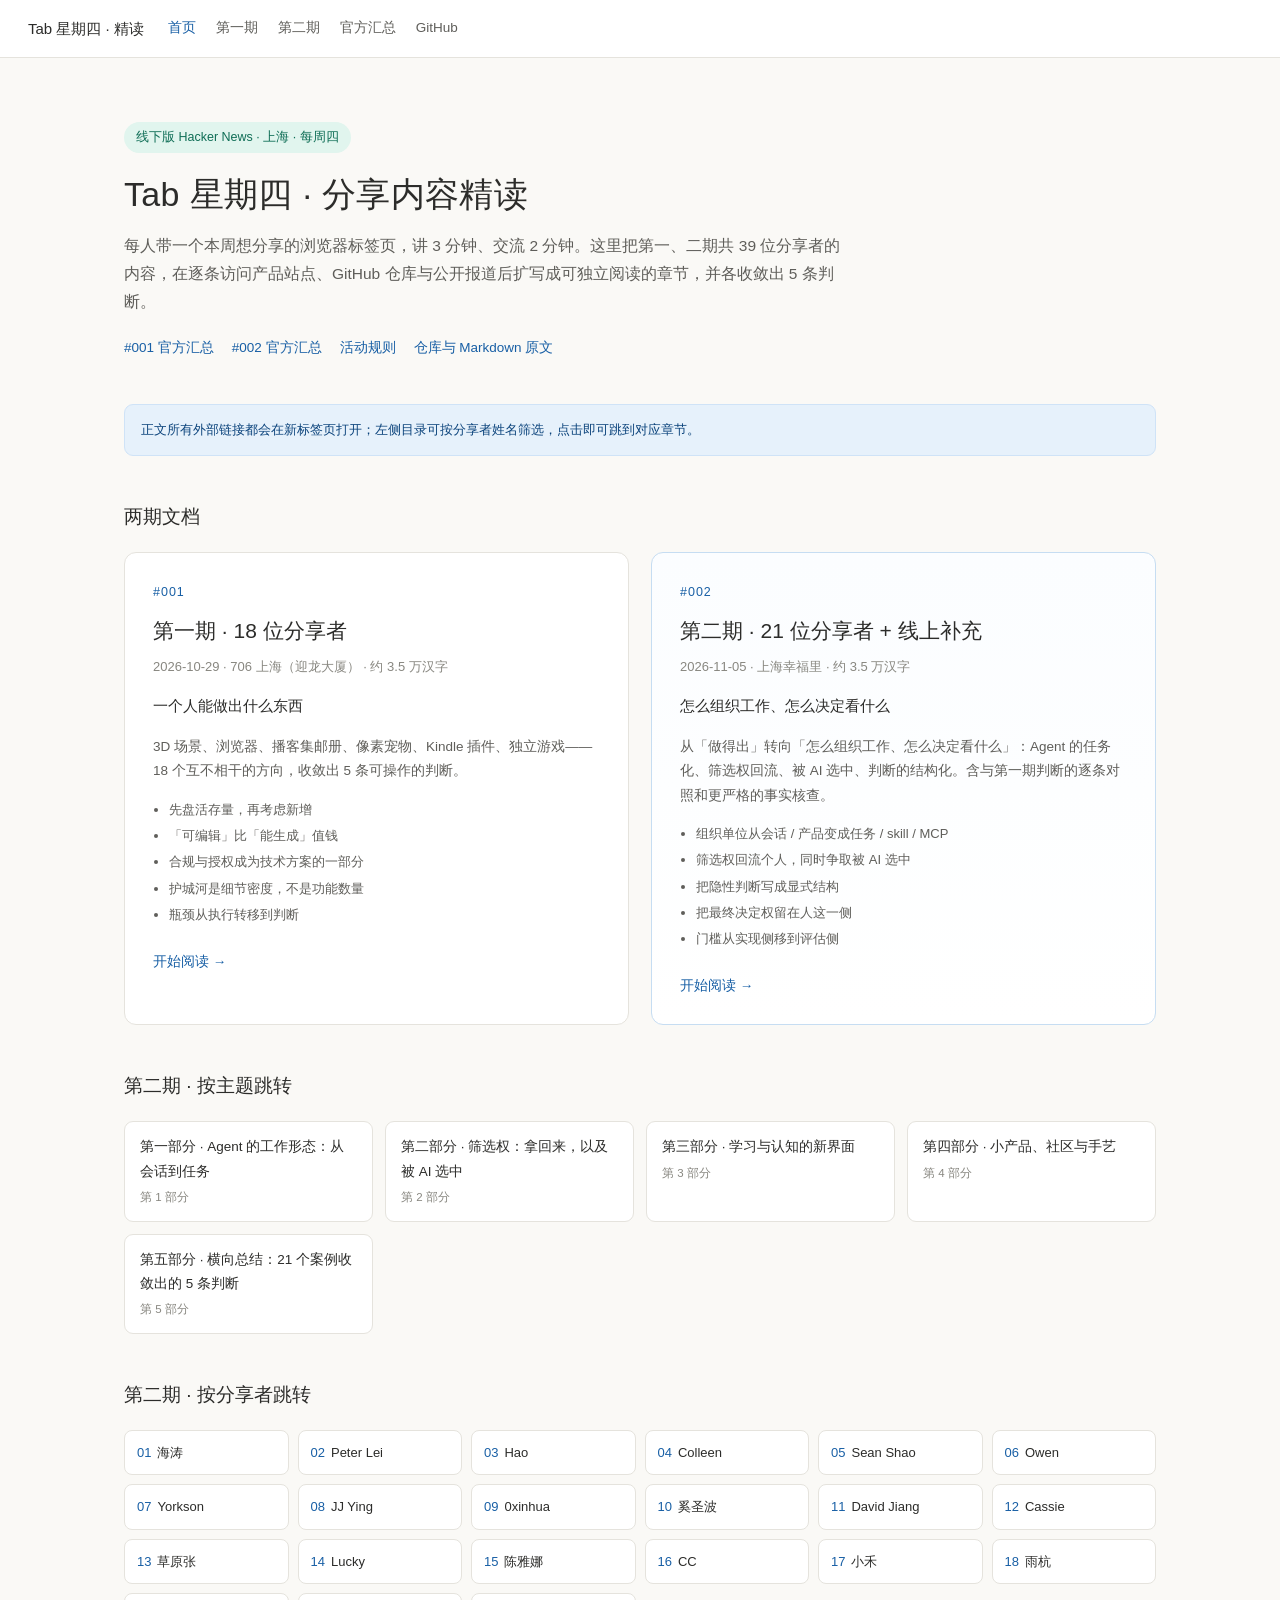
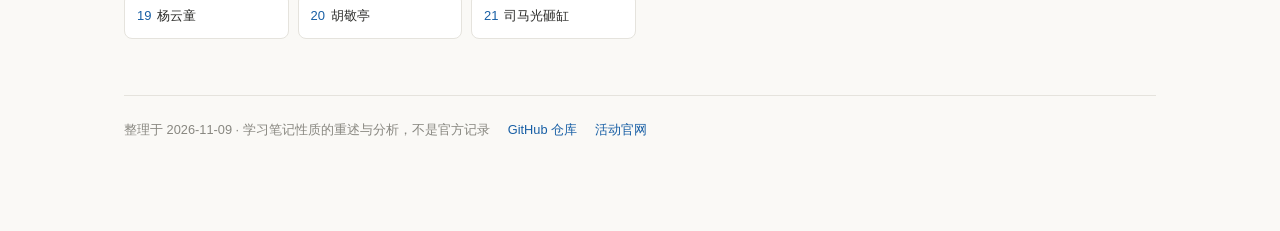
==== docs/index.html @ bdcc814c "site: 新增 GitHub Pages 静态站点与第二期精读 - 新增《Tab 星期四第二期 21 位分享者内容精读》 - build_site.py 将两期 Markdown 构建为 docs/" ====
<!doctype html>
<html lang="zh-CN">
<head>
<meta charset="utf-8">
<meta name="viewport" content="width=device-width,initial-scale=1">
<title>Tab 星期四 · 分享内容精读</title>
<meta name="description" content="Tab 星期四第一、二期分享汇总的深度精读：39 位分享者、39 个方向，收敛成可操作的判断。">
<link rel="stylesheet" href="./assets/style.css">
</head>
<body>
<div id="progress"></div>
<header class="topbar">
  <a class="brand" href="./index.html">Tab 星期四 · 精读</a>
  <nav>
    <a href="./index.html" class="active">首页</a>
    <a href="./issue-001.html">第一期</a>
    <a href="./issue-002.html">第二期</a>
    <a href="https://tabthursday.com/notes" target="_blank" rel="noopener noreferrer">官方汇总</a>
    <a href="https://github.com/73mtq/tab-thursday-notes" target="_blank" rel="noopener noreferrer">GitHub</a>
  </nav>
</header>
<main class="home">
  <section class="hero">
    <span class="kicker">线下版 Hacker News · 上海 · 每周四</span>
    <h1>Tab 星期四 · 分享内容精读</h1>
    <p>每人带一个本周想分享的浏览器标签页，讲 3 分钟、交流 2 分钟。这里把第一、二期共 39 位分享者的内容，在逐条访问产品站点、GitHub 仓库与公开报道后扩写成可独立阅读的章节，并各收敛出 5 条判断。</p>
    <div class="hero-links">
      <a href="https://tabthursday.com/001" target="_blank" rel="noopener noreferrer">#001 官方汇总</a>
      <a href="https://tabthursday.com/002" target="_blank" rel="noopener noreferrer">#002 官方汇总</a>
      <a href="https://tabthursday.com/about" target="_blank" rel="noopener noreferrer">活动规则</a>
      <a href="https://github.com/73mtq/tab-thursday-notes" target="_blank" rel="noopener noreferrer">仓库与 Markdown 原文</a>
    </div>
  </section>

  <div class="notice">正文所有外部链接都会在新标签页打开；左侧目录可按分享者姓名筛选，点击即可跳到对应章节。</div>

  <h2 class="section-title">两期文档</h2>
  <section class="issue-grid">
    <a class="issue-card" href="./issue-001.html">
      <div class="issue-no">#001</div>
      <h2>第一期 · 18 位分享者</h2>
      <div class="issue-meta">2026-10-29 · 706 上海（迎龙大厦） · 约 3.5 万汉字</div>
      <p class="issue-theme">一个人能做出什么东西</p>
      <p style="font-size:13.5px;color:var(--muted);margin:0 0 14px">3D 场景、浏览器、播客集邮册、像素宠物、Kindle 插件、独立游戏——18 个互不相干的方向，收敛出 5 条可操作的判断。</p>
      <ul>
        <li>先盘活存量，再考虑新增</li>
        <li>「可编辑」比「能生成」值钱</li>
        <li>合规与授权成为技术方案的一部分</li>
        <li>护城河是细节密度，不是功能数量</li>
        <li>瓶颈从执行转移到判断</li>
      </ul>
      <span class="cta">开始阅读 →</span>
    </a>
    <a class="issue-card featured" href="./issue-002.html">
      <div class="issue-no">#002</div>
      <h2>第二期 · 21 位分享者 + 线上补充</h2>
      <div class="issue-meta">2026-11-05 · 上海幸福里 · 约 3.5 万汉字</div>
      <p class="issue-theme">怎么组织工作、怎么决定看什么</p>
      <p style="font-size:13.5px;color:var(--muted);margin:0 0 14px">从「做得出」转向「怎么组织工作、怎么决定看什么」：Agent 的任务化、筛选权回流、被 AI 选中、判断的结构化。含与第一期判断的逐条对照和更严格的事实核查。</p>
      <ul>
        <li>组织单位从会话 / 产品变成任务 / skill / MCP</li>
        <li>筛选权回流个人，同时争取被 AI 选中</li>
        <li>把隐性判断写成显式结构</li>
        <li>把最终决定权留在人这一侧</li>
        <li>门槛从实现侧移到评估侧</li>
      </ul>
      <span class="cta">开始阅读 →</span>
    </a>
  </section>

  <h2 class="section-title">第二期 · 按主题跳转</h2>
  <section class="quick-grid">
    <a href="./issue-002.html#第一部分-agent-的工作形态从会话到任务">第一部分 · Agent 的工作形态：从会话到任务<small>第 1 部分</small></a>
    <a href="./issue-002.html#第二部分-筛选权拿回来以及被-ai-选中">第二部分 · 筛选权：拿回来，以及被 AI 选中<small>第 2 部分</small></a>
    <a href="./issue-002.html#第三部分-学习与认知的新界面">第三部分 · 学习与认知的新界面<small>第 3 部分</small></a>
    <a href="./issue-002.html#第四部分-小产品社区与手艺">第四部分 · 小产品、社区与手艺<small>第 4 部分</small></a>
    <a href="./issue-002.html#第五部分-横向总结21-个案例收敛出的-5-条判断">第五部分 · 横向总结：21 个案例收敛出的 5 条判断<small>第 5 部分</small></a>
  </section>

  <h2 class="section-title">第二期 · 按分享者跳转</h2>
  <section class="people-grid">
    <a href="./issue-002.html#01-海涛comma-开源-ai-助理" title="01 海涛：Comma 开源 AI 助理"><b>01</b>海涛</a>
    <a href="./issue-002.html#02-peter-lei用-agent-做算法研究" title="02 Peter Lei：用 Agent 做算法研究"><b>02</b>Peter Lei</a>
    <a href="./issue-002.html#03-hao咨询报告与-ppt-交付的-skill-化" title="03 Hao：咨询报告与 PPT 交付的 skill 化"><b>03</b>Hao</a>
    <a href="./issue-002.html#04-colleenspringbrand-与-mcp-分发" title="04 Colleen：SpringBrand 与 MCP 分发"><b>04</b>Colleen</a>
    <a href="./issue-002.html#05-sean-shao一句放在全局上下文开头的提示词" title="05 Sean Shao：一句放在全局上下文开头的提示词"><b>05</b>Sean Shao</a>
    <a href="./issue-002.html#06-owen个人-rss-阅读流程" title="06 Owen：个人 RSS 阅读流程"><b>06</b>Owen</a>
    <a href="./issue-002.html#07-yorksonzotwatch-与两级筛选" title="07 Yorkson：ZotWatch 与两级筛选"><b>07</b>Yorkson</a>
    <a href="./issue-002.html#08-jj-ying给字体品味建一个五维坐标系" title="08 JJ Ying：给字体品味建一个五维坐标系"><b>08</b>JJ Ying</a>
    <a href="./issue-002.html#09-0xinhua从-network-面板看-chatgpt-到底搜了什么" title="09 0xinhua：从 Network 面板看 ChatGPT 到底搜了什么"><b>09</b>0xinhua</a>
    <a href="./issue-002.html#10-奚圣波绘页的-geo-实践" title="10 奚圣波：绘页的 GEO 实践"><b>10</b>奚圣波</a>
    <a href="./issue-002.html#11-david-jiang把课标画成技能树" title="11 David Jiang：把课标画成技能树"><b>11</b>David Jiang</a>
    <a href="./issue-002.html#12-cassienudgecode-与-custombili" title="12 Cassie：NudgeCode 与 custombili"><b>12</b>Cassie</a>
    <a href="./issue-002.html#13-草原张gesture-synth把双手变成乐器" title="13 草原张：Gesture Synth，把双手变成乐器"><b>13</b>草原张</a>
    <a href="./issue-002.html#14-lucky从监测睡眠到调节认知" title="14 Lucky：从监测睡眠到调节认知"><b>14</b>Lucky</a>
    <a href="./issue-002.html#15-陈雅娜1k用规模上限替代推荐算法" title="15 陈雅娜：1K，用规模上限替代推荐算法"><b>15</b>陈雅娜</a>
    <a href="./issue-002.html#16-ccoccupy-saas-与洁净室复刻" title="16 CC：Occupy SaaS 与「洁净室复刻」"><b>16</b>CC</a>
    <a href="./issue-002.html#17-小禾医桥中国把人工复核放在对外承诺之前" title="17 小禾：医桥中国，把人工复核放在对外承诺之前"><b>17</b>小禾</a>
    <a href="./issue-002.html#18-雨杭ai-全包的-b-站-apple-tv-客户端" title="18 雨杭：AI 全包的 B 站 Apple TV 客户端"><b>18</b>雨杭</a>
    <a href="./issue-002.html#19-杨云童transparent一层不拦截点击的翻译" title="19 杨云童：Transparent，一层不拦截点击的翻译"><b>19</b>杨云童</a>
    <a href="./issue-002.html#20-胡敬亭emojifuse-与稳定输出的提示词规则" title="20 胡敬亭：EmojiFuse 与稳定输出的提示词规则"><b>20</b>胡敬亭</a>
    <a href="./issue-002.html#21-司马光砸缸迭代-100-多轮的配图提示词" title="21 司马光砸缸：迭代 100 多轮的配图提示词"><b>21</b>司马光砸缸</a>
  </section>

  <div class="site-foot">
    <span>整理于 2026-11-09 · 学习笔记性质的重述与分析，不是官方记录</span>
    <a href="https://github.com/73mtq/tab-thursday-notes" target="_blank" rel="noopener noreferrer">GitHub 仓库</a>
    <a href="https://tabthursday.com" target="_blank" rel="noopener noreferrer">活动官网</a>
  </div>
</main>
<button class="to-top" id="toTop" type="button" aria-label="返回顶部">↑</button>
<script src="./assets/app.js"></script>
</body>
</html>
---- docs/assets/style.css ----
:root{
  --bg:#faf9f6;--surface:#ffffff;--ink:#2c2c2a;--muted:#5f5e5a;--faint:#888780;
  --line:#e5e3dd;--line2:#d3d1c7;--blue:#185fa5;--blue50:#e6f1fb;--blue100:#b5d4f4;
  --teal:#0f6e56;--teal50:#e1f5ee;--radius:12px;
  --sans:-apple-system,BlinkMacSystemFont,"Segoe UI","PingFang SC","Hiragino Sans GB","Microsoft YaHei",sans-serif;
}
*{box-sizing:border-box}
html{scroll-behavior:smooth}
body{margin:0;background:var(--bg);color:var(--ink);font-family:var(--sans);font-size:15px;line-height:1.8;-webkit-font-smoothing:antialiased}
a{color:var(--blue);text-decoration:none}
a:hover{text-decoration:underline}
button,input{font-family:inherit}
#progress{position:fixed;top:0;left:0;height:2px;width:0;background:var(--blue);z-index:100;transition:width .08s linear}
.topbar{position:sticky;top:0;z-index:60;height:58px;background:rgba(255,255,255,.96);border-bottom:1px solid var(--line);display:flex;align-items:center;gap:24px;padding:0 28px;backdrop-filter:saturate(1.4) blur(6px)}
.brand{font-weight:500;font-size:15px;color:var(--ink);white-space:nowrap}
.brand:hover{text-decoration:none;color:var(--blue)}
.topbar nav{display:flex;gap:20px;align-items:center;flex:1;flex-wrap:wrap}
.topbar nav a{font-size:13.5px;color:var(--muted)}
.topbar nav a.active{color:var(--blue);font-weight:500}
.menu-toggle{display:none;border:1px solid var(--line2);background:var(--surface);color:var(--ink);border-radius:8px;padding:6px 12px;font-size:13px;cursor:pointer}

.layout{max-width:1300px;margin:0 auto;padding:32px 24px 80px;display:grid;grid-template-columns:272px minmax(0,1fr);gap:36px;align-items:start}
.sidebar{position:sticky;top:82px;max-height:calc(100vh - 106px);overflow:auto;background:var(--surface);border:1px solid var(--line);border-radius:var(--radius);padding:18px 14px}
.sidebar-head{padding:0 6px 12px;border-bottom:1px solid var(--line);margin-bottom:10px}
.sidebar-title{font-size:13px;font-weight:500;color:var(--ink);margin-bottom:10px}
.filter{width:100%;border:1px solid var(--line2);border-radius:8px;padding:7px 10px;font-size:12.5px;color:var(--ink);background:var(--bg);outline:none}
.filter:focus{border-color:var(--blue);background:var(--surface)}
.filter-hint{font-size:11.5px;color:var(--faint);margin-top:7px}
.toc{display:flex;flex-direction:column;gap:1px}
.toc a{display:block;border-radius:6px;padding:6px 9px;font-size:12.8px;line-height:1.5;color:var(--muted);border-left:2px solid transparent}
.toc a:hover{background:var(--bg);text-decoration:none;color:var(--blue)}
.toc a.active{background:var(--blue50);color:var(--blue);border-left-color:var(--blue)}
.toc .toc-group{font-weight:500;color:var(--ink);margin-top:14px;font-size:12.5px;background:transparent}
.toc .toc-group:first-child{margin-top:0}
.toc .toc-item{padding-left:18px}
.sidebar-foot{margin-top:14px;padding:12px 6px 0;border-top:1px solid var(--line);font-size:12px;display:flex;flex-direction:column;gap:6px}
.sidebar-foot a{color:var(--muted)}

.content{background:var(--surface);border:1px solid var(--line);border-radius:var(--radius);padding:46px 56px 64px;min-width:0}
.prose{font-size:15.5px;line-height:1.92;color:var(--ink)}
.prose>h1:first-child{font-size:29px;line-height:1.45;margin:0 0 1.1em;font-weight:500;letter-spacing:.01em}
.prose h1{font-size:24px;line-height:1.5;margin:2.6em 0 .9em;padding:0 0 .45em;border-bottom:2px solid var(--line);font-weight:500;scroll-margin-top:84px}
.prose h2{font-size:20px;line-height:1.5;margin:2.3em 0 .8em;padding-left:12px;border-left:3px solid var(--blue);font-weight:500;scroll-margin-top:84px}
.prose h3{font-size:16.5px;line-height:1.6;margin:1.8em 0 .6em;color:var(--muted);font-weight:500;scroll-margin-top:84px}
.prose p{margin:.9em 0}
.prose strong{font-weight:500;color:#1b1b19}
.prose ul,.prose ol{padding-left:1.7em;margin:.9em 0}
.prose li{margin:.35em 0}
.prose li::marker{color:var(--blue)}
.prose blockquote{margin:1.3em 0;padding:12px 18px;background:#f5f9fd;border-left:3px solid var(--blue100);border-radius:0 8px 8px 0;color:var(--muted);font-size:14.5px}
.prose blockquote p{margin:.35em 0}
.prose hr{border:0;border-top:1px solid var(--line);margin:2.6em 0}
.prose code{background:#f1efe8;border-radius:4px;padding:2px 5px;font-size:.88em;font-family:ui-monospace,SFMono-Regular,Consolas,monospace;word-break:break-word}
.prose pre{background:#f7f6f2;border:1px solid var(--line);border-radius:8px;padding:14px 16px;overflow-x:auto}
.prose pre code{background:none;padding:0}
.prose table{border-collapse:collapse;width:100%;margin:1.3em 0;font-size:13.8px;display:block;overflow-x:auto;white-space:nowrap}
.prose table th,.prose table td{border:1px solid var(--line);padding:9px 12px;text-align:left;vertical-align:top;white-space:normal;min-width:90px}
.prose table th{background:#f4f2ec;font-weight:500;color:var(--ink)}
.prose table tr:nth-child(even) td{background:#fcfbf8}
.prose a[target="_blank"]::after{content:" \2197";font-size:.78em;color:var(--faint);white-space:nowrap}
.prose img{max-width:100%;height:auto;border-radius:8px}
.article-foot{margin-top:52px;padding-top:22px;border-top:1px solid var(--line);display:flex;justify-content:space-between;gap:16px;flex-wrap:wrap;font-size:13.5px;color:var(--muted)}
.to-top{position:fixed;right:26px;bottom:26px;width:40px;height:40px;border-radius:50%;border:1px solid var(--line2);background:var(--surface);color:var(--blue);font-size:18px;cursor:pointer;opacity:0;pointer-events:none;transition:opacity .18s;z-index:55}
.to-top.show{opacity:1;pointer-events:auto}
.to-top:hover{background:var(--blue50)}

.home{max-width:1080px;margin:0 auto;padding:64px 24px 90px}
.hero{margin-bottom:44px}
.hero .kicker{display:inline-block;font-size:12.5px;color:var(--teal);background:var(--teal50);border-radius:20px;padding:4px 12px;margin-bottom:18px}
.hero h1{font-size:34px;line-height:1.4;font-weight:500;margin:0 0 14px;letter-spacing:.01em}
.hero p{font-size:15.5px;color:var(--muted);max-width:720px;margin:0 0 20px}
.hero-links{display:flex;gap:18px;flex-wrap:wrap;font-size:13.5px}
.section-title{font-size:19px;font-weight:500;margin:44px 0 18px}
.issue-grid{display:grid;grid-template-columns:repeat(2,minmax(0,1fr));gap:22px}
.issue-card{display:block;background:var(--surface);border:1px solid var(--line);border-radius:var(--radius);padding:28px 28px 26px;color:var(--ink);transition:border-color .16s,transform .16s}
.issue-card:hover{border-color:var(--blue);transform:translateY(-2px);text-decoration:none}
.issue-card.featured{border-color:#c6ddf2;background:linear-gradient(0deg,#fff,#fbfdff)}
.issue-no{font-size:12.5px;color:var(--blue);font-weight:500;letter-spacing:.08em}
.issue-card h2{font-size:21px;font-weight:500;margin:8px 0 6px}
.issue-meta{font-size:13px;color:var(--faint);margin-bottom:14px}
.issue-theme{font-size:14.5px;color:var(--ink);margin:0 0 16px}
.issue-card ul{margin:0 0 20px;padding-left:1.25em;font-size:13px;color:var(--muted)}
.issue-card li{margin:3px 0}
.cta{display:inline-block;font-size:13.5px;color:var(--blue);font-weight:500}
.quick-grid{display:grid;grid-template-columns:repeat(auto-fill,minmax(210px,1fr));gap:12px}
.quick-grid a{display:block;background:var(--surface);border:1px solid var(--line);border-radius:9px;padding:13px 15px;font-size:13.5px;color:var(--ink)}
.quick-grid a:hover{border-color:var(--blue);color:var(--blue);text-decoration:none}
.quick-grid a small{display:block;color:var(--faint);font-size:11.5px;margin-top:3px}
.people-grid{display:grid;grid-template-columns:repeat(auto-fill,minmax(148px,1fr));gap:9px}
.people-grid a{display:block;background:var(--surface);border:1px solid var(--line);border-radius:8px;padding:10px 12px;font-size:13px;color:var(--ink);overflow:hidden;text-overflow:ellipsis;white-space:nowrap}
.people-grid a:hover{border-color:var(--teal);background:var(--teal50);color:var(--teal);text-decoration:none}
.people-grid a b{color:var(--blue);font-weight:500;margin-right:6px}
.site-foot{margin-top:56px;padding-top:22px;border-top:1px solid var(--line);font-size:12.8px;color:var(--faint);display:flex;gap:18px;flex-wrap:wrap}
.notice{background:var(--blue50);border:1px solid #cfe3f7;border-radius:9px;padding:13px 16px;font-size:13.3px;color:#0c447c;margin-bottom:26px}

@media (max-width:960px){
  .layout{grid-template-columns:1fr;padding:20px 16px 70px}
  .content{padding:30px 22px 46px}
  .topbar{padding:0 16px;gap:12px}
  .topbar nav{gap:14px}
  .topbar nav a{font-size:12.5px}
  .menu-toggle{display:block}
  .sidebar{position:fixed;top:58px;left:0;bottom:0;width:min(310px,86vw);max-height:none;border-radius:0;border-left:0;border-top:0;z-index:59;transform:translateX(-102%);transition:transform .2s;box-shadow:8px 0 24px rgba(0,0,0,.06)}
  .sidebar.open{transform:translateX(0)}
  .prose{font-size:15px}
  .prose>h1:first-child{font-size:24px}
  .hero{padding-top:8px}
  .hero h1{font-size:27px}
  .issue-grid{grid-template-columns:1fr}
  .to-top{right:16px;bottom:16px}
}
@media (max-width:560px){
  .topbar nav a:nth-child(n+4){display:none}
  .content{padding:24px 16px 40px}
  .prose table{font-size:12.8px}
}
@media print{
  .topbar,.sidebar,.to-top,#progress,.article-foot{display:none!important}
  .layout{display:block;padding:0}
  .content{border:0;padding:0}
  body{background:#fff}
}
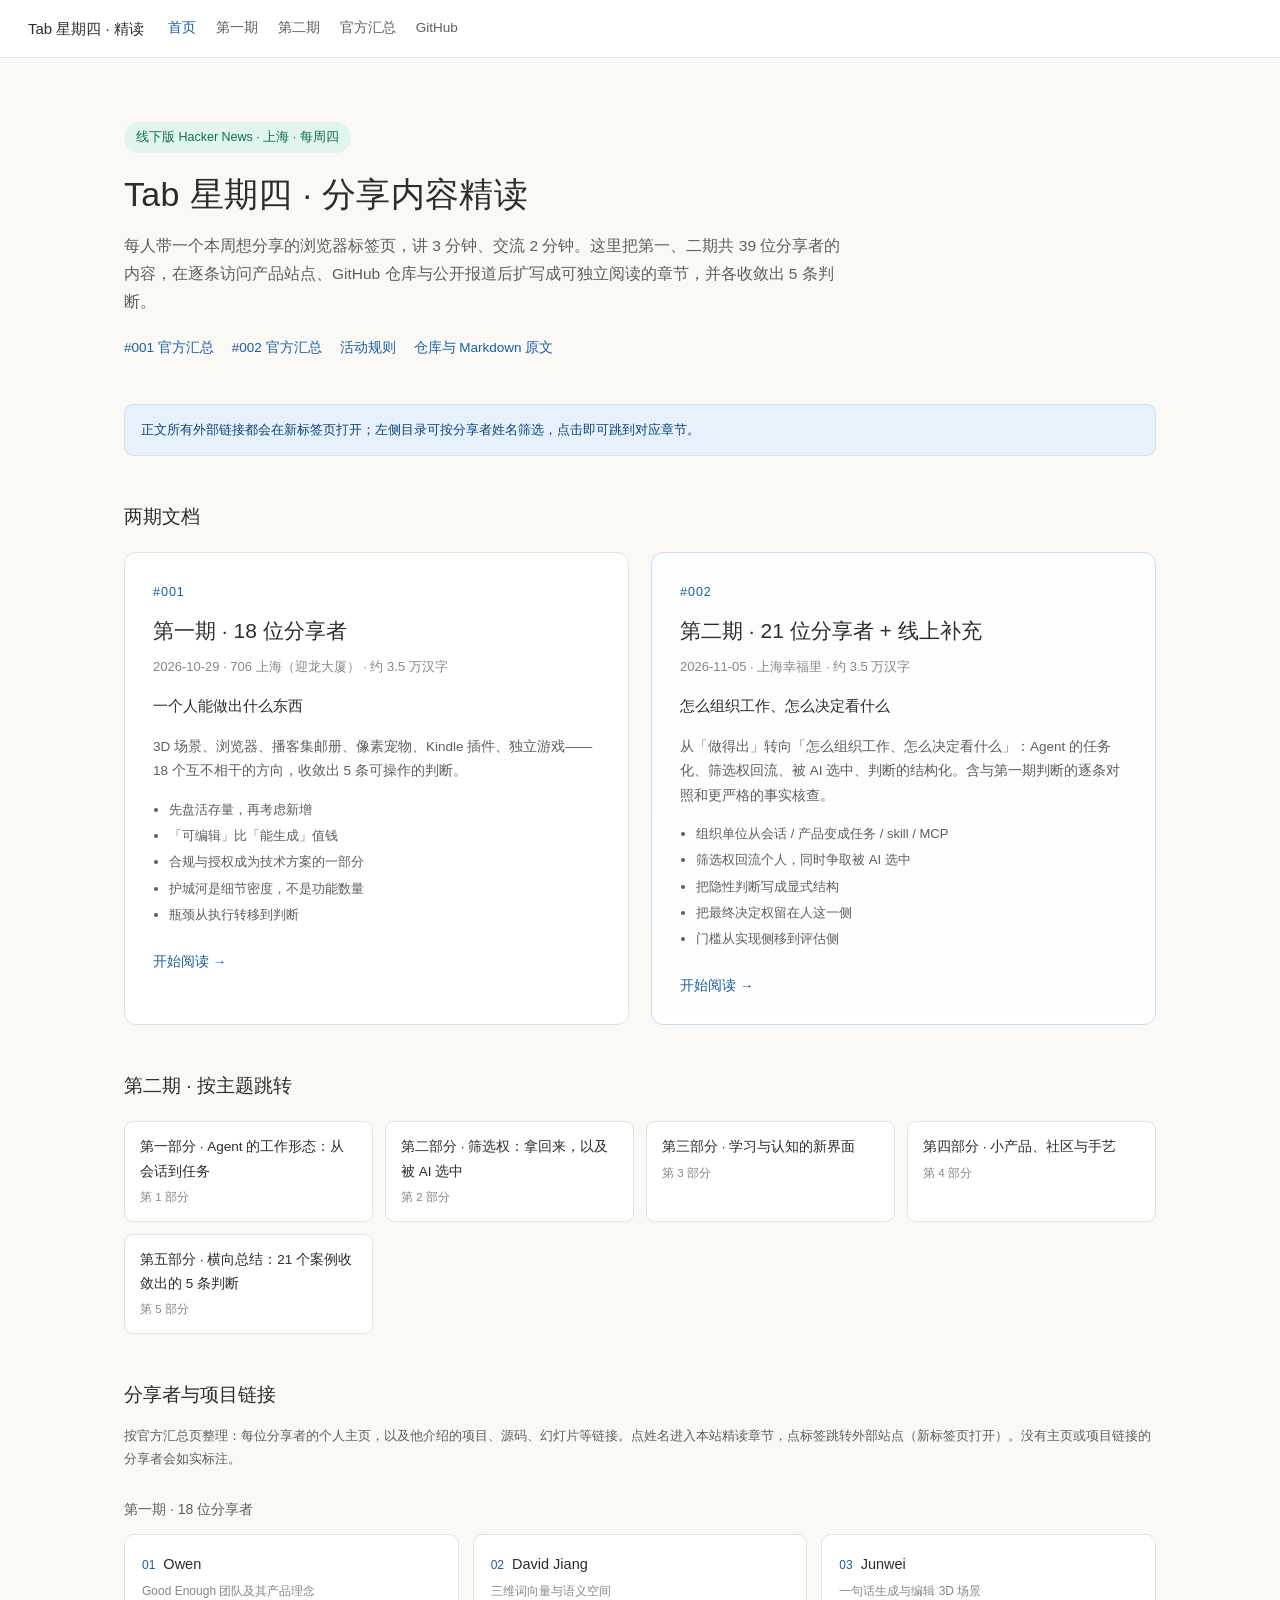
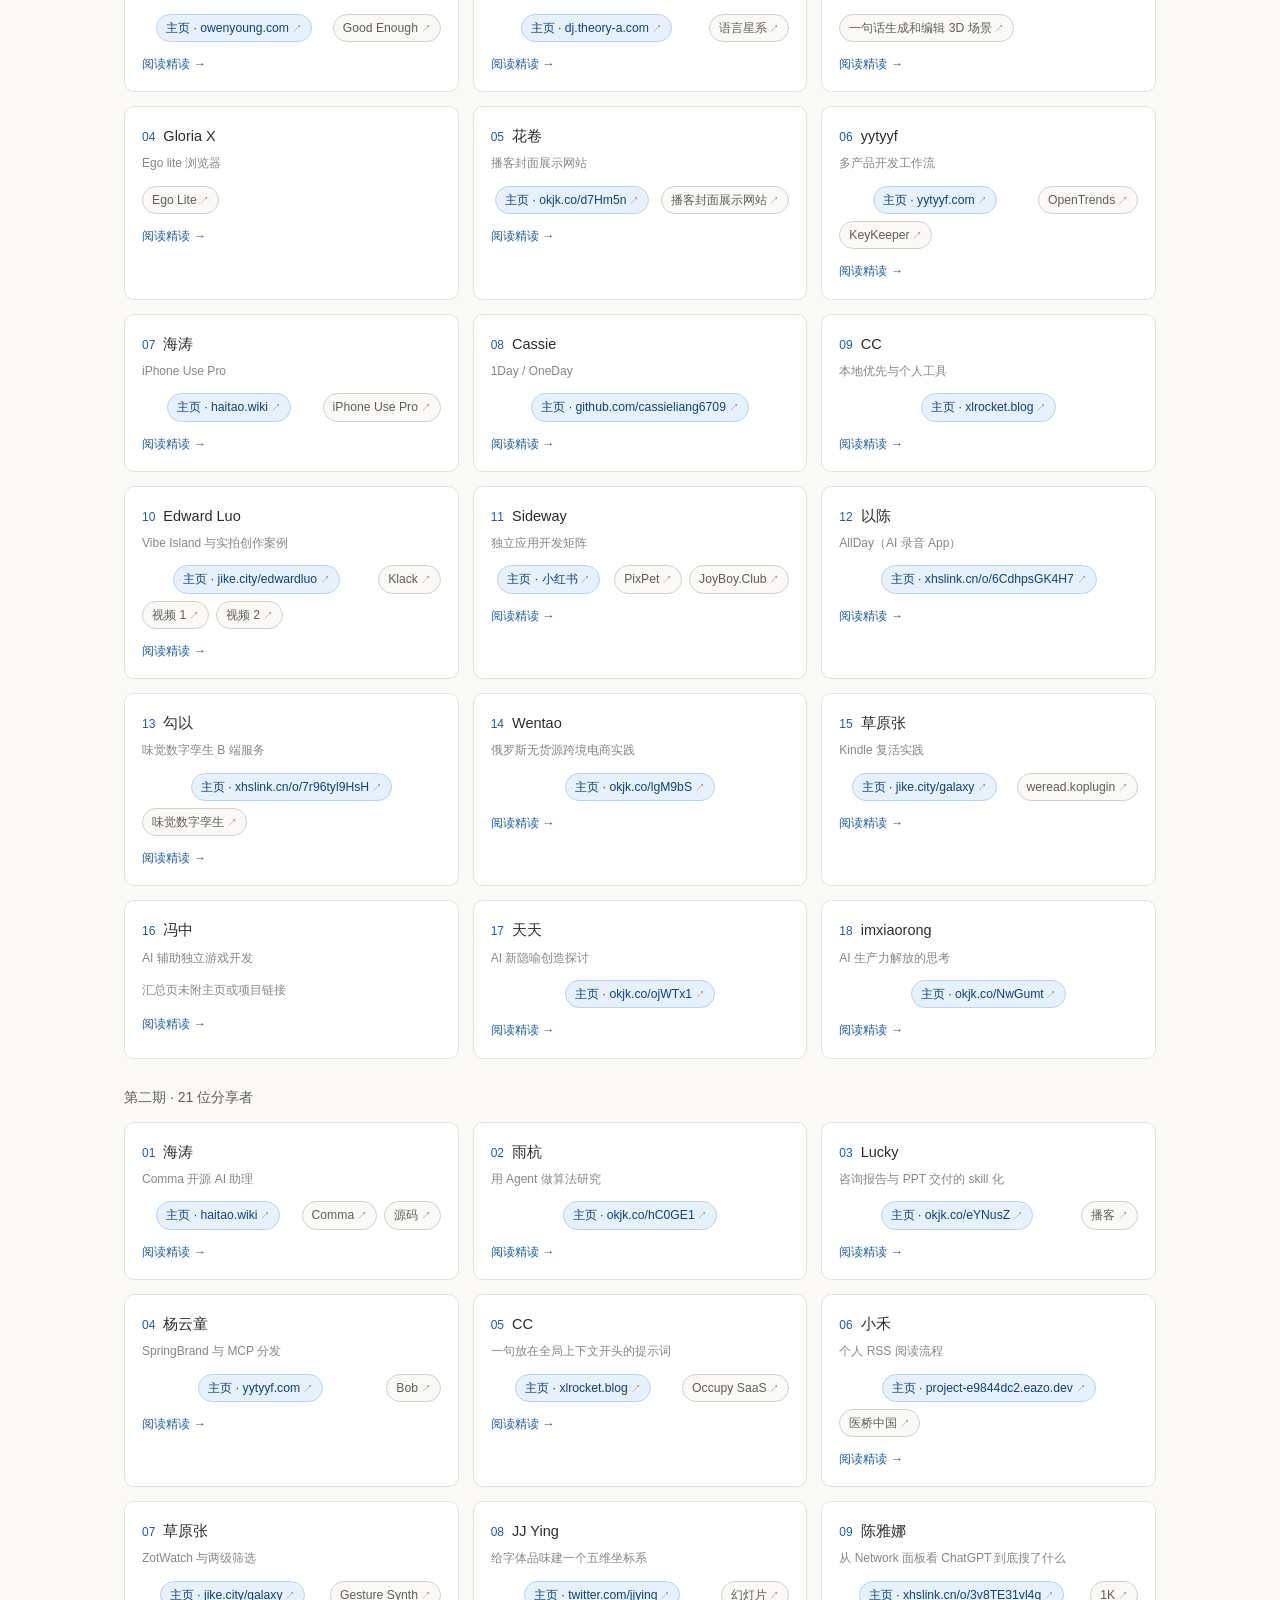
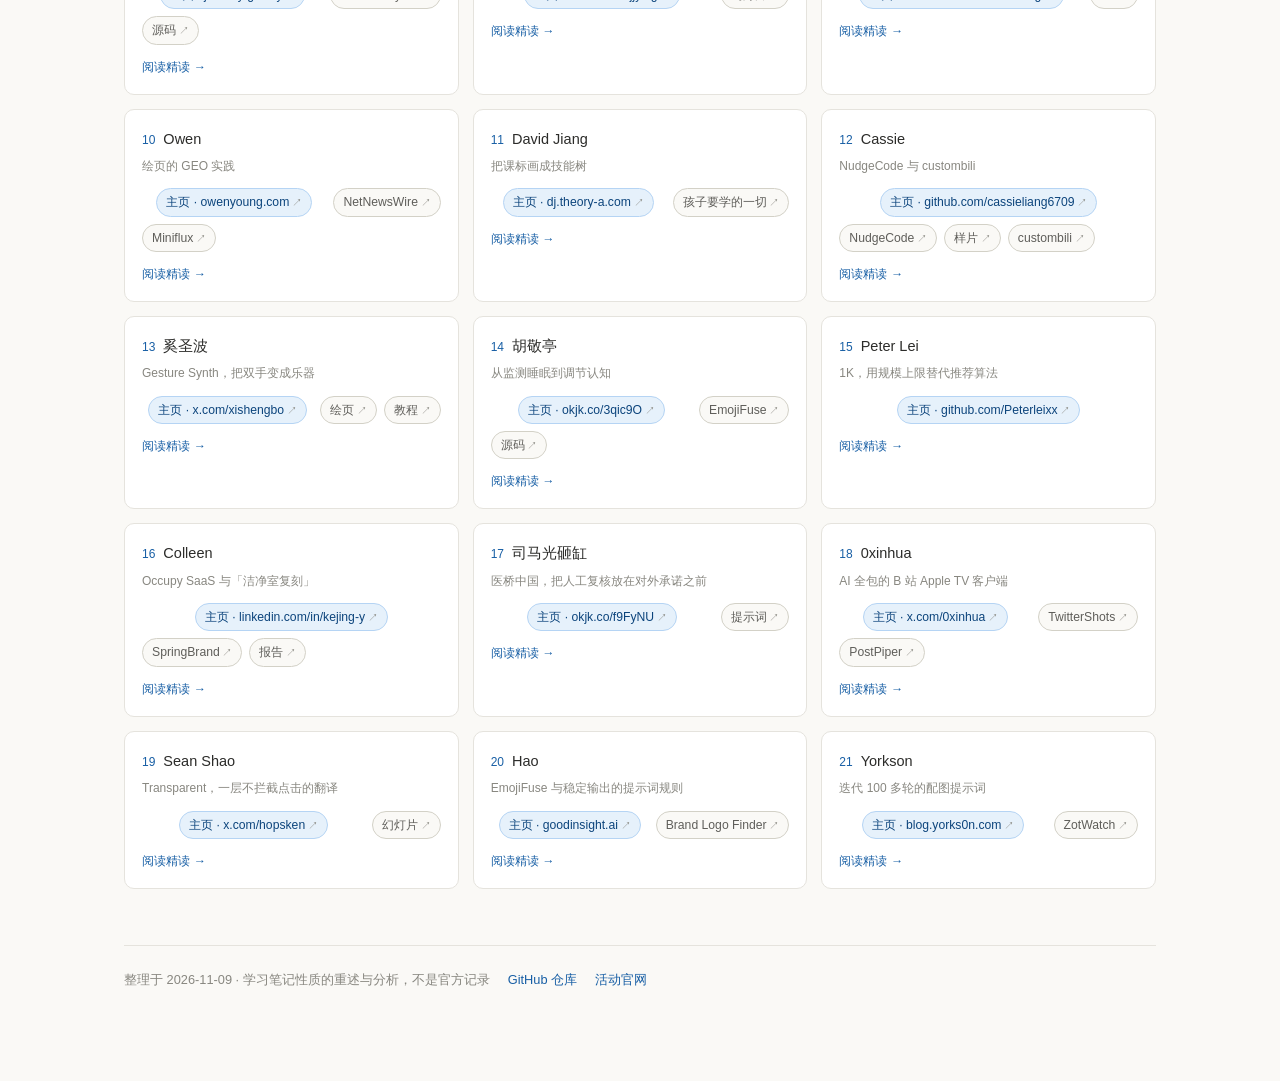
==== commit 863e6467: "site: 新增 39 位分享者的主页与项目链接索引 - refresh_links.py 从官方汇总页按人结构化主页 / 项目链接，生成 links.json - 首页新增两期分享者卡片：姓名跳精读" ====
--- a/docs/index.html
+++ b/docs/index.html
@@ -77,29 +77,247 @@
     <a href="./issue-002.html#第五部分-横向总结21-个案例收敛出的-5-条判断">第五部分 · 横向总结：21 个案例收敛出的 5 条判断<small>第 5 部分</small></a>
   </section>
 
-  <h2 class="section-title">第二期 · 按分享者跳转</h2>
-  <section class="people-grid">
-    <a href="./issue-002.html#01-海涛comma-开源-ai-助理" title="01 海涛：Comma 开源 AI 助理"><b>01</b>海涛</a>
-    <a href="./issue-002.html#02-peter-lei用-agent-做算法研究" title="02 Peter Lei：用 Agent 做算法研究"><b>02</b>Peter Lei</a>
-    <a href="./issue-002.html#03-hao咨询报告与-ppt-交付的-skill-化" title="03 Hao：咨询报告与 PPT 交付的 skill 化"><b>03</b>Hao</a>
-    <a href="./issue-002.html#04-colleenspringbrand-与-mcp-分发" title="04 Colleen：SpringBrand 与 MCP 分发"><b>04</b>Colleen</a>
-    <a href="./issue-002.html#05-sean-shao一句放在全局上下文开头的提示词" title="05 Sean Shao：一句放在全局上下文开头的提示词"><b>05</b>Sean Shao</a>
-    <a href="./issue-002.html#06-owen个人-rss-阅读流程" title="06 Owen：个人 RSS 阅读流程"><b>06</b>Owen</a>
-    <a href="./issue-002.html#07-yorksonzotwatch-与两级筛选" title="07 Yorkson：ZotWatch 与两级筛选"><b>07</b>Yorkson</a>
-    <a href="./issue-002.html#08-jj-ying给字体品味建一个五维坐标系" title="08 JJ Ying：给字体品味建一个五维坐标系"><b>08</b>JJ Ying</a>
-    <a href="./issue-002.html#09-0xinhua从-network-面板看-chatgpt-到底搜了什么" title="09 0xinhua：从 Network 面板看 ChatGPT 到底搜了什么"><b>09</b>0xinhua</a>
-    <a href="./issue-002.html#10-奚圣波绘页的-geo-实践" title="10 奚圣波：绘页的 GEO 实践"><b>10</b>奚圣波</a>
-    <a href="./issue-002.html#11-david-jiang把课标画成技能树" title="11 David Jiang：把课标画成技能树"><b>11</b>David Jiang</a>
-    <a href="./issue-002.html#12-cassienudgecode-与-custombili" title="12 Cassie：NudgeCode 与 custombili"><b>12</b>Cassie</a>
-    <a href="./issue-002.html#13-草原张gesture-synth把双手变成乐器" title="13 草原张：Gesture Synth，把双手变成乐器"><b>13</b>草原张</a>
-    <a href="./issue-002.html#14-lucky从监测睡眠到调节认知" title="14 Lucky：从监测睡眠到调节认知"><b>14</b>Lucky</a>
-    <a href="./issue-002.html#15-陈雅娜1k用规模上限替代推荐算法" title="15 陈雅娜：1K，用规模上限替代推荐算法"><b>15</b>陈雅娜</a>
-    <a href="./issue-002.html#16-ccoccupy-saas-与洁净室复刻" title="16 CC：Occupy SaaS 与「洁净室复刻」"><b>16</b>CC</a>
-    <a href="./issue-002.html#17-小禾医桥中国把人工复核放在对外承诺之前" title="17 小禾：医桥中国，把人工复核放在对外承诺之前"><b>17</b>小禾</a>
-    <a href="./issue-002.html#18-雨杭ai-全包的-b-站-apple-tv-客户端" title="18 雨杭：AI 全包的 B 站 Apple TV 客户端"><b>18</b>雨杭</a>
-    <a href="./issue-002.html#19-杨云童transparent一层不拦截点击的翻译" title="19 杨云童：Transparent，一层不拦截点击的翻译"><b>19</b>杨云童</a>
-    <a href="./issue-002.html#20-胡敬亭emojifuse-与稳定输出的提示词规则" title="20 胡敬亭：EmojiFuse 与稳定输出的提示词规则"><b>20</b>胡敬亭</a>
-    <a href="./issue-002.html#21-司马光砸缸迭代-100-多轮的配图提示词" title="21 司马光砸缸：迭代 100 多轮的配图提示词"><b>21</b>司马光砸缸</a>
+  <h2 class="section-title">分享者与项目链接</h2>
+  <p class="index-note">按官方汇总页整理：每位分享者的个人主页，以及他介绍的项目、源码、幻灯片等链接。点姓名进入本站精读章节，点标签跳转外部站点（新标签页打开）。没有主页或项目链接的分享者会如实标注。</p>
+  <div class="issue-sub">第一期 · 18 位分享者</div>
+  <section class="people-cards">
+    <div class="person-card">
+      <div class="person-head"><span class="person-num">01</span><a class="person-name" href="./issue-001.html#01-owengood-enough-团队及其产品理念">Owen</a></div>
+      <p class="person-topic" title="01 Owen：Good Enough 团队及其产品理念">Good Enough 团队及其产品理念</p>
+      <div class="chips"><a class="chip home" href="http://owenyoung.com" target="_blank" rel="noopener noreferrer" title="owenyoung.com">主页 · owenyoung.com</a><a class="chip" href="https://goodenough.us" target="_blank" rel="noopener noreferrer" title="Good Enough">Good Enough</a></div>
+      <a class="read-link" href="./issue-001.html#01-owengood-enough-团队及其产品理念">阅读精读 →</a>
+    </div>
+    <div class="person-card">
+      <div class="person-head"><span class="person-num">02</span><a class="person-name" href="./issue-001.html#02-david-jiang三维词向量与语义空间">David Jiang</a></div>
+      <p class="person-topic" title="02 David Jiang：三维词向量与语义空间">三维词向量与语义空间</p>
+      <div class="chips"><a class="chip home" href="http://dj.theory-a.com" target="_blank" rel="noopener noreferrer" title="dj.theory-a.com">主页 · dj.theory-a.com</a><a class="chip" href="https://glove.theory-a.com" target="_blank" rel="noopener noreferrer" title="语言星系">语言星系</a></div>
+      <a class="read-link" href="./issue-001.html#02-david-jiang三维词向量与语义空间">阅读精读 →</a>
+    </div>
+    <div class="person-card">
+      <div class="person-head"><span class="person-num">03</span><a class="person-name" href="./issue-001.html#03-junwei一句话生成与编辑-3d-场景">Junwei</a></div>
+      <p class="person-topic" title="03 Junwei：一句话生成与编辑 3D 场景">一句话生成与编辑 3D 场景</p>
+      <div class="chips"><a class="chip" href="https://junwei.cool" target="_blank" rel="noopener noreferrer" title="一句话生成和编辑 3D 场景">一句话生成和编辑 3D 场景</a></div>
+      <a class="read-link" href="./issue-001.html#03-junwei一句话生成与编辑-3d-场景">阅读精读 →</a>
+    </div>
+    <div class="person-card">
+      <div class="person-head"><span class="person-num">04</span><a class="person-name" href="./issue-001.html#04-gloria-xego-lite-浏览器">Gloria X</a></div>
+      <p class="person-topic" title="04 Gloria X：Ego lite 浏览器">Ego lite 浏览器</p>
+      <div class="chips"><a class="chip" href="https://lite.ego.app/zh-cn" target="_blank" rel="noopener noreferrer" title="Ego Lite">Ego Lite</a></div>
+      <a class="read-link" href="./issue-001.html#04-gloria-xego-lite-浏览器">阅读精读 →</a>
+    </div>
+    <div class="person-card">
+      <div class="person-head"><span class="person-num">05</span><a class="person-name" href="./issue-001.html#05-花卷播客封面展示网站">花卷</a></div>
+      <p class="person-topic" title="05 花卷：播客封面展示网站">播客封面展示网站</p>
+      <div class="chips"><a class="chip home" href="http://okjk.co/d7Hm5n" target="_blank" rel="noopener noreferrer" title="okjk.co/d7Hm5n">主页 · okjk.co/d7Hm5n</a><a class="chip" href="https://podcasts-stamp.depykung.app" target="_blank" rel="noopener noreferrer" title="播客封面展示网站">播客封面展示网站</a></div>
+      <a class="read-link" href="./issue-001.html#05-花卷播客封面展示网站">阅读精读 →</a>
+    </div>
+    <div class="person-card">
+      <div class="person-head"><span class="person-num">06</span><a class="person-name" href="./issue-001.html#06-yytyyf多产品开发工作流">yytyyf</a></div>
+      <p class="person-topic" title="06 yytyyf：多产品开发工作流">多产品开发工作流</p>
+      <div class="chips"><a class="chip home" href="http://yytyyf.com" target="_blank" rel="noopener noreferrer" title="yytyyf.com">主页 · yytyyf.com</a><a class="chip" href="https://opentrends.io/zh" target="_blank" rel="noopener noreferrer" title="OpenTrends">OpenTrends</a><a class="chip" href="https://keykeeper.dev" target="_blank" rel="noopener noreferrer" title="KeyKeeper">KeyKeeper</a></div>
+      <a class="read-link" href="./issue-001.html#06-yytyyf多产品开发工作流">阅读精读 →</a>
+    </div>
+    <div class="person-card">
+      <div class="person-head"><span class="person-num">07</span><a class="person-name" href="./issue-001.html#07-海涛iphone-use-pro">海涛</a></div>
+      <p class="person-topic" title="07 海涛：iPhone Use Pro">iPhone Use Pro</p>
+      <div class="chips"><a class="chip home" href="http://haitao.wiki" target="_blank" rel="noopener noreferrer" title="haitao.wiki">主页 · haitao.wiki</a><a class="chip" href="https://github.com/Openhaitao/iphone-use-pro" target="_blank" rel="noopener noreferrer" title="iPhone Use Pro">iPhone Use Pro</a></div>
+      <a class="read-link" href="./issue-001.html#07-海涛iphone-use-pro">阅读精读 →</a>
+    </div>
+    <div class="person-card">
+      <div class="person-head"><span class="person-num">08</span><a class="person-name" href="./issue-001.html#08-cassie1day-oneday">Cassie</a></div>
+      <p class="person-topic" title="08 Cassie：1Day / OneDay">1Day / OneDay</p>
+      <div class="chips"><a class="chip home" href="http://github.com/cassieliang6709" target="_blank" rel="noopener noreferrer" title="github.com/cassieliang6709">主页 · github.com/cassieliang6709</a></div>
+      <a class="read-link" href="./issue-001.html#08-cassie1day-oneday">阅读精读 →</a>
+    </div>
+    <div class="person-card">
+      <div class="person-head"><span class="person-num">09</span><a class="person-name" href="./issue-001.html#09-cc本地优先与个人工具">CC</a></div>
+      <p class="person-topic" title="09 CC：本地优先与个人工具">本地优先与个人工具</p>
+      <div class="chips"><a class="chip home" href="http://xlrocket.blog" target="_blank" rel="noopener noreferrer" title="xlrocket.blog">主页 · xlrocket.blog</a></div>
+      <a class="read-link" href="./issue-001.html#09-cc本地优先与个人工具">阅读精读 →</a>
+    </div>
+    <div class="person-card">
+      <div class="person-head"><span class="person-num">10</span><a class="person-name" href="./issue-001.html#10-edward-luovibe-island-与实拍创作案例">Edward Luo</a></div>
+      <p class="person-topic" title="10 Edward Luo：Vibe Island 与实拍创作案例">Vibe Island 与实拍创作案例</p>
+      <div class="chips"><a class="chip home" href="http://jike.city/edwardluo" target="_blank" rel="noopener noreferrer" title="jike.city/edwardluo">主页 · jike.city/edwardluo</a><a class="chip" href="https://tryklack.com" target="_blank" rel="noopener noreferrer" title="Klack">Klack</a><a class="chip" href="https://www.youtube.com/watch?v=1XxNXkOHKZw" target="_blank" rel="noopener noreferrer" title="视频 1">视频 1</a><a class="chip" href="https://www.youtube.com/watch?v=V95nfAEXlZ4" target="_blank" rel="noopener noreferrer" title="视频 2">视频 2</a></div>
+      <a class="read-link" href="./issue-001.html#10-edward-luovibe-island-与实拍创作案例">阅读精读 →</a>
+    </div>
+    <div class="person-card">
+      <div class="person-head"><span class="person-num">11</span><a class="person-name" href="./issue-001.html#11-sideway独立应用开发矩阵">Sideway</a></div>
+      <p class="person-topic" title="11 Sideway：独立应用开发矩阵">独立应用开发矩阵</p>
+      <div class="chips"><a class="chip home" href="https://www.xiaohongshu.com/user/profile/60ba52ba0000000001008d5d" target="_blank" rel="noopener noreferrer" title="小红书">主页 · 小红书</a><a class="chip" href="https://pixpet.com.cn" target="_blank" rel="noopener noreferrer" title="PixPet">PixPet</a><a class="chip" href="http://JoyBoy.Club" target="_blank" rel="noopener noreferrer" title="JoyBoy.Club">JoyBoy.Club</a></div>
+      <a class="read-link" href="./issue-001.html#11-sideway独立应用开发矩阵">阅读精读 →</a>
+    </div>
+    <div class="person-card">
+      <div class="person-head"><span class="person-num">12</span><a class="person-name" href="./issue-001.html#12-以陈alldayai-录音-app">以陈</a></div>
+      <p class="person-topic" title="12 以陈：AllDay（AI 录音 App）">AllDay（AI 录音 App）</p>
+      <div class="chips"><a class="chip home" href="http://xhslink.cn/o/6CdhpsGK4H7" target="_blank" rel="noopener noreferrer" title="xhslink.cn/o/6CdhpsGK4H7">主页 · xhslink.cn/o/6CdhpsGK4H7</a></div>
+      <a class="read-link" href="./issue-001.html#12-以陈alldayai-录音-app">阅读精读 →</a>
+    </div>
+    <div class="person-card">
+      <div class="person-head"><span class="person-num">13</span><a class="person-name" href="./issue-001.html#13-勾以味觉数字孪生-b-端服务">勾以</a></div>
+      <p class="person-topic" title="13 勾以：味觉数字孪生 B 端服务">味觉数字孪生 B 端服务</p>
+      <div class="chips"><a class="chip home" href="http://xhslink.cn/o/7r96tyl9HsH" target="_blank" rel="noopener noreferrer" title="xhslink.cn/o/7r96tyl9HsH">主页 · xhslink.cn/o/7r96tyl9HsH</a><a class="chip" href="https://askyumi.com" target="_blank" rel="noopener noreferrer" title="味觉数字孪生">味觉数字孪生</a></div>
+      <a class="read-link" href="./issue-001.html#13-勾以味觉数字孪生-b-端服务">阅读精读 →</a>
+    </div>
+    <div class="person-card">
+      <div class="person-head"><span class="person-num">14</span><a class="person-name" href="./issue-001.html#14-wentao俄罗斯无货源跨境电商实践">Wentao</a></div>
+      <p class="person-topic" title="14 Wentao：俄罗斯无货源跨境电商实践">俄罗斯无货源跨境电商实践</p>
+      <div class="chips"><a class="chip home" href="http://okjk.co/lgM9bS" target="_blank" rel="noopener noreferrer" title="okjk.co/lgM9bS">主页 · okjk.co/lgM9bS</a></div>
+      <a class="read-link" href="./issue-001.html#14-wentao俄罗斯无货源跨境电商实践">阅读精读 →</a>
+    </div>
+    <div class="person-card">
+      <div class="person-head"><span class="person-num">15</span><a class="person-name" href="./issue-001.html#15-草原张kindle-复活实践">草原张</a></div>
+      <p class="person-topic" title="15 草原张：Kindle 复活实践">Kindle 复活实践</p>
+      <div class="chips"><a class="chip home" href="http://jike.city/galaxy" target="_blank" rel="noopener noreferrer" title="jike.city/galaxy">主页 · jike.city/galaxy</a><a class="chip" href="https://github.com/finlater/weread.koplugin" target="_blank" rel="noopener noreferrer" title="weread.koplugin">weread.koplugin</a></div>
+      <a class="read-link" href="./issue-001.html#15-草原张kindle-复活实践">阅读精读 →</a>
+    </div>
+    <div class="person-card">
+      <div class="person-head"><span class="person-num">16</span><a class="person-name" href="./issue-001.html#16-冯中ai-辅助独立游戏开发">冯中</a></div>
+      <p class="person-topic" title="16 冯中：AI 辅助独立游戏开发">AI 辅助独立游戏开发</p>
+      <div class="chips"><span class="no-links">汇总页未附主页或项目链接</span></div>
+      <a class="read-link" href="./issue-001.html#16-冯中ai-辅助独立游戏开发">阅读精读 →</a>
+    </div>
+    <div class="person-card">
+      <div class="person-head"><span class="person-num">17</span><a class="person-name" href="./issue-001.html#17-天天ai-新隐喻创造探讨">天天</a></div>
+      <p class="person-topic" title="17 天天：AI 新隐喻创造探讨">AI 新隐喻创造探讨</p>
+      <div class="chips"><a class="chip home" href="http://okjk.co/ojWTx1" target="_blank" rel="noopener noreferrer" title="okjk.co/ojWTx1">主页 · okjk.co/ojWTx1</a></div>
+      <a class="read-link" href="./issue-001.html#17-天天ai-新隐喻创造探讨">阅读精读 →</a>
+    </div>
+    <div class="person-card">
+      <div class="person-head"><span class="person-num">18</span><a class="person-name" href="./issue-001.html#18-imxiaorongai-生产力解放的思考">imxiaorong</a></div>
+      <p class="person-topic" title="18 imxiaorong：AI 生产力解放的思考">AI 生产力解放的思考</p>
+      <div class="chips"><a class="chip home" href="http://okjk.co/NwGumt" target="_blank" rel="noopener noreferrer" title="okjk.co/NwGumt">主页 · okjk.co/NwGumt</a></div>
+      <a class="read-link" href="./issue-001.html#18-imxiaorongai-生产力解放的思考">阅读精读 →</a>
+    </div>
+  </section>
+  <div class="issue-sub">第二期 · 21 位分享者</div>
+  <section class="people-cards">
+    <div class="person-card">
+      <div class="person-head"><span class="person-num">01</span><a class="person-name" href="./issue-002.html#01-海涛comma-开源-ai-助理">海涛</a></div>
+      <p class="person-topic" title="01 海涛：Comma 开源 AI 助理">Comma 开源 AI 助理</p>
+      <div class="chips"><a class="chip home" href="https://haitao.wiki/" target="_blank" rel="noopener noreferrer" title="haitao.wiki">主页 · haitao.wiki</a><a class="chip" href="https://comma.surf/" target="_blank" rel="noopener noreferrer" title="Comma">Comma</a><a class="chip" href="https://github.com/AFK-surf/Comma" target="_blank" rel="noopener noreferrer" title="源码">源码</a></div>
+      <a class="read-link" href="./issue-002.html#01-海涛comma-开源-ai-助理">阅读精读 →</a>
+    </div>
+    <div class="person-card">
+      <div class="person-head"><span class="person-num">02</span><a class="person-name" href="./issue-002.html#02-peter-lei用-agent-做算法研究">雨杭</a></div>
+      <p class="person-topic" title="02 Peter Lei：用 Agent 做算法研究">用 Agent 做算法研究</p>
+      <div class="chips"><a class="chip home" href="https://okjk.co/hC0GE1" target="_blank" rel="noopener noreferrer" title="okjk.co/hC0GE1">主页 · okjk.co/hC0GE1</a></div>
+      <a class="read-link" href="./issue-002.html#02-peter-lei用-agent-做算法研究">阅读精读 →</a>
+    </div>
+    <div class="person-card">
+      <div class="person-head"><span class="person-num">03</span><a class="person-name" href="./issue-002.html#03-hao咨询报告与-ppt-交付的-skill-化">Lucky</a></div>
+      <p class="person-topic" title="03 Hao：咨询报告与 PPT 交付的 skill 化">咨询报告与 PPT 交付的 skill 化</p>
+      <div class="chips"><a class="chip home" href="https://okjk.co/eYNusZ" target="_blank" rel="noopener noreferrer" title="okjk.co/eYNusZ">主页 · okjk.co/eYNusZ</a><a class="chip" href="https://www.youtube.com/watch?v=_QSX3BF9UX0" target="_blank" rel="noopener noreferrer" title="播客">播客</a></div>
+      <a class="read-link" href="./issue-002.html#03-hao咨询报告与-ppt-交付的-skill-化">阅读精读 →</a>
+    </div>
+    <div class="person-card">
+      <div class="person-head"><span class="person-num">04</span><a class="person-name" href="./issue-002.html#04-colleenspringbrand-与-mcp-分发">杨云童</a></div>
+      <p class="person-topic" title="04 Colleen：SpringBrand 与 MCP 分发">SpringBrand 与 MCP 分发</p>
+      <div class="chips"><a class="chip home" href="https://yytyyf.com" target="_blank" rel="noopener noreferrer" title="yytyyf.com">主页 · yytyyf.com</a><a class="chip" href="https://bobtranslate.com/" target="_blank" rel="noopener noreferrer" title="Bob">Bob</a></div>
+      <a class="read-link" href="./issue-002.html#04-colleenspringbrand-与-mcp-分发">阅读精读 →</a>
+    </div>
+    <div class="person-card">
+      <div class="person-head"><span class="person-num">05</span><a class="person-name" href="./issue-002.html#05-sean-shao一句放在全局上下文开头的提示词">CC</a></div>
+      <p class="person-topic" title="05 Sean Shao：一句放在全局上下文开头的提示词">一句放在全局上下文开头的提示词</p>
+      <div class="chips"><a class="chip home" href="https://xlrocket.blog" target="_blank" rel="noopener noreferrer" title="xlrocket.blog">主页 · xlrocket.blog</a><a class="chip" href="https://github.com/occupysaas" target="_blank" rel="noopener noreferrer" title="Occupy SaaS">Occupy SaaS</a></div>
+      <a class="read-link" href="./issue-002.html#05-sean-shao一句放在全局上下文开头的提示词">阅读精读 →</a>
+    </div>
+    <div class="person-card">
+      <div class="person-head"><span class="person-num">06</span><a class="person-name" href="./issue-002.html#06-owen个人-rss-阅读流程">小禾</a></div>
+      <p class="person-topic" title="06 Owen：个人 RSS 阅读流程">个人 RSS 阅读流程</p>
+      <div class="chips"><a class="chip home" href="https://project-e9844dc2.eazo.dev/" target="_blank" rel="noopener noreferrer" title="project-e9844dc2.eazo.dev">主页 · project-e9844dc2.eazo.dev</a><a class="chip" href="https://project-f73d2085.eazo.dev/" target="_blank" rel="noopener noreferrer" title="医桥中国">医桥中国</a></div>
+      <a class="read-link" href="./issue-002.html#06-owen个人-rss-阅读流程">阅读精读 →</a>
+    </div>
+    <div class="person-card">
+      <div class="person-head"><span class="person-num">07</span><a class="person-name" href="./issue-002.html#07-yorksonzotwatch-与两级筛选">草原张</a></div>
+      <p class="person-topic" title="07 Yorkson：ZotWatch 与两级筛选">ZotWatch 与两级筛选</p>
+      <div class="chips"><a class="chip home" href="https://jike.city/galaxy" target="_blank" rel="noopener noreferrer" title="jike.city/galaxy">主页 · jike.city/galaxy</a><a class="chip" href="https://gesture-synth-weld.vercel.app/" target="_blank" rel="noopener noreferrer" title="Gesture Synth">Gesture Synth</a><a class="chip" href="https://github.com/ericwei97-cloud/gesture-synth" target="_blank" rel="noopener noreferrer" title="源码">源码</a></div>
+      <a class="read-link" href="./issue-002.html#07-yorksonzotwatch-与两级筛选">阅读精读 →</a>
+    </div>
+    <div class="person-card">
+      <div class="person-head"><span class="person-num">08</span><a class="person-name" href="./issue-002.html#08-jj-ying给字体品味建一个五维坐标系">JJ Ying</a></div>
+      <p class="person-topic" title="08 JJ Ying：给字体品味建一个五维坐标系">给字体品味建一个五维坐标系</p>
+      <div class="chips"><a class="chip home" href="https://twitter.com/jjying" target="_blank" rel="noopener noreferrer" title="twitter.com/jjying">主页 · twitter.com/jjying</a><a class="chip" href="https://anyway.fm/fonts/tab/" target="_blank" rel="noopener noreferrer" title="幻灯片">幻灯片</a></div>
+      <a class="read-link" href="./issue-002.html#08-jj-ying给字体品味建一个五维坐标系">阅读精读 →</a>
+    </div>
+    <div class="person-card">
+      <div class="person-head"><span class="person-num">09</span><a class="person-name" href="./issue-002.html#09-0xinhua从-network-面板看-chatgpt-到底搜了什么">陈雅娜</a></div>
+      <p class="person-topic" title="09 0xinhua：从 Network 面板看 ChatGPT 到底搜了什么">从 Network 面板看 ChatGPT 到底搜了什么</p>
+      <div class="chips"><a class="chip home" href="https://xhslink.cn/o/3v8TE31vl4g" target="_blank" rel="noopener noreferrer" title="xhslink.cn/o/3v8TE31vl4g">主页 · xhslink.cn/o/3v8TE31vl4g</a><a class="chip" href="https://sidewave.link/1k/surface" target="_blank" rel="noopener noreferrer" title="1K">1K</a></div>
+      <a class="read-link" href="./issue-002.html#09-0xinhua从-network-面板看-chatgpt-到底搜了什么">阅读精读 →</a>
+    </div>
+    <div class="person-card">
+      <div class="person-head"><span class="person-num">10</span><a class="person-name" href="./issue-002.html#10-奚圣波绘页的-geo-实践">Owen</a></div>
+      <p class="person-topic" title="10 奚圣波：绘页的 GEO 实践">绘页的 GEO 实践</p>
+      <div class="chips"><a class="chip home" href="https://www.owenyoung.com/" target="_blank" rel="noopener noreferrer" title="owenyoung.com">主页 · owenyoung.com</a><a class="chip" href="https://netnewswire.com" target="_blank" rel="noopener noreferrer" title="NetNewsWire">NetNewsWire</a><a class="chip" href="https://miniflux.app/" target="_blank" rel="noopener noreferrer" title="Miniflux">Miniflux</a></div>
+      <a class="read-link" href="./issue-002.html#10-奚圣波绘页的-geo-实践">阅读精读 →</a>
+    </div>
+    <div class="person-card">
+      <div class="person-head"><span class="person-num">11</span><a class="person-name" href="./issue-002.html#11-david-jiang把课标画成技能树">David Jiang</a></div>
+      <p class="person-topic" title="11 David Jiang：把课标画成技能树">把课标画成技能树</p>
+      <div class="chips"><a class="chip home" href="https://dj.theory-a.com" target="_blank" rel="noopener noreferrer" title="dj.theory-a.com">主页 · dj.theory-a.com</a><a class="chip" href="https://curriculum.theory-a.com/" target="_blank" rel="noopener noreferrer" title="孩子要学的一切">孩子要学的一切</a></div>
+      <a class="read-link" href="./issue-002.html#11-david-jiang把课标画成技能树">阅读精读 →</a>
+    </div>
+    <div class="person-card">
+      <div class="person-head"><span class="person-num">12</span><a class="person-name" href="./issue-002.html#12-cassienudgecode-与-custombili">Cassie</a></div>
+      <p class="person-topic" title="12 Cassie：NudgeCode 与 custombili">NudgeCode 与 custombili</p>
+      <div class="chips"><a class="chip home" href="https://github.com/cassieliang6709" target="_blank" rel="noopener noreferrer" title="github.com/cassieliang6709">主页 · github.com/cassieliang6709</a><a class="chip" href="https://nudgecode.liangyue.site/roadmap/array/learn" target="_blank" rel="noopener noreferrer" title="NudgeCode">NudgeCode</a><a class="chip" href="https://www.bilibili.com/video/BV1QXHN6ZE3K/" target="_blank" rel="noopener noreferrer" title="样片">样片</a><a class="chip" href="https://custombili.liangyue.site/" target="_blank" rel="noopener noreferrer" title="custombili">custombili</a></div>
+      <a class="read-link" href="./issue-002.html#12-cassienudgecode-与-custombili">阅读精读 →</a>
+    </div>
+    <div class="person-card">
+      <div class="person-head"><span class="person-num">13</span><a class="person-name" href="./issue-002.html#13-草原张gesture-synth把双手变成乐器">奚圣波</a></div>
+      <p class="person-topic" title="13 草原张：Gesture Synth，把双手变成乐器">Gesture Synth，把双手变成乐器</p>
+      <div class="chips"><a class="chip home" href="https://x.com/xishengbo" target="_blank" rel="noopener noreferrer" title="x.com/xishengbo">主页 · x.com/xishengbo</a><a class="chip" href="https://huiye.org/zh" target="_blank" rel="noopener noreferrer" title="绘页">绘页</a><a class="chip" href="https://x.com/geektao0319/status/2117581259115250035" target="_blank" rel="noopener noreferrer" title="教程">教程</a></div>
+      <a class="read-link" href="./issue-002.html#13-草原张gesture-synth把双手变成乐器">阅读精读 →</a>
+    </div>
+    <div class="person-card">
+      <div class="person-head"><span class="person-num">14</span><a class="person-name" href="./issue-002.html#14-lucky从监测睡眠到调节认知">胡敬亭</a></div>
+      <p class="person-topic" title="14 Lucky：从监测睡眠到调节认知">从监测睡眠到调节认知</p>
+      <div class="chips"><a class="chip home" href="https://okjk.co/3qic9O" target="_blank" rel="noopener noreferrer" title="okjk.co/3qic9O">主页 · okjk.co/3qic9O</a><a class="chip" href="https://emojimix.brucehjt.workers.dev/" target="_blank" rel="noopener noreferrer" title="EmojiFuse">EmojiFuse</a><a class="chip" href="https://github.com/hujingting" target="_blank" rel="noopener noreferrer" title="源码">源码</a></div>
+      <a class="read-link" href="./issue-002.html#14-lucky从监测睡眠到调节认知">阅读精读 →</a>
+    </div>
+    <div class="person-card">
+      <div class="person-head"><span class="person-num">15</span><a class="person-name" href="./issue-002.html#15-陈雅娜1k用规模上限替代推荐算法">Peter Lei</a></div>
+      <p class="person-topic" title="15 陈雅娜：1K，用规模上限替代推荐算法">1K，用规模上限替代推荐算法</p>
+      <div class="chips"><a class="chip home" href="https://github.com/Peterleixx" target="_blank" rel="noopener noreferrer" title="github.com/Peterleixx">主页 · github.com/Peterleixx</a></div>
+      <a class="read-link" href="./issue-002.html#15-陈雅娜1k用规模上限替代推荐算法">阅读精读 →</a>
+    </div>
+    <div class="person-card">
+      <div class="person-head"><span class="person-num">16</span><a class="person-name" href="./issue-002.html#16-ccoccupy-saas-与洁净室复刻">Colleen</a></div>
+      <p class="person-topic" title="16 CC：Occupy SaaS 与「洁净室复刻」">Occupy SaaS 与「洁净室复刻」</p>
+      <div class="chips"><a class="chip home" href="https://www.linkedin.com/in/kejing-y" target="_blank" rel="noopener noreferrer" title="linkedin.com/in/kejing-y">主页 · linkedin.com/in/kejing-y</a><a class="chip" href="https://springbrand.ai/" target="_blank" rel="noopener noreferrer" title="SpringBrand">SpringBrand</a><a class="chip" href="https://springbrand.ai/research/teamily/" target="_blank" rel="noopener noreferrer" title="报告">报告</a></div>
+      <a class="read-link" href="./issue-002.html#16-ccoccupy-saas-与洁净室复刻">阅读精读 →</a>
+    </div>
+    <div class="person-card">
+      <div class="person-head"><span class="person-num">17</span><a class="person-name" href="./issue-002.html#17-小禾医桥中国把人工复核放在对外承诺之前">司马光砸缸</a></div>
+      <p class="person-topic" title="17 小禾：医桥中国，把人工复核放在对外承诺之前">医桥中国，把人工复核放在对外承诺之前</p>
+      <div class="chips"><a class="chip home" href="https://okjk.co/f9FyNU" target="_blank" rel="noopener noreferrer" title="okjk.co/f9FyNU">主页 · okjk.co/f9FyNU</a><a class="chip" href="https://smg.fm/1105" target="_blank" rel="noopener noreferrer" title="提示词">提示词</a></div>
+      <a class="read-link" href="./issue-002.html#17-小禾医桥中国把人工复核放在对外承诺之前">阅读精读 →</a>
+    </div>
+    <div class="person-card">
+      <div class="person-head"><span class="person-num">18</span><a class="person-name" href="./issue-002.html#18-雨杭ai-全包的-b-站-apple-tv-客户端">0xinhua</a></div>
+      <p class="person-topic" title="18 雨杭：AI 全包的 B 站 Apple TV 客户端">AI 全包的 B 站 Apple TV 客户端</p>
+      <div class="chips"><a class="chip home" href="https://x.com/0xinhua" target="_blank" rel="noopener noreferrer" title="x.com/0xinhua">主页 · x.com/0xinhua</a><a class="chip" href="https://twittershots.com" target="_blank" rel="noopener noreferrer" title="TwitterShots">TwitterShots</a><a class="chip" href="https://www.postpiper.ai" target="_blank" rel="noopener noreferrer" title="PostPiper">PostPiper</a></div>
+      <a class="read-link" href="./issue-002.html#18-雨杭ai-全包的-b-站-apple-tv-客户端">阅读精读 →</a>
+    </div>
+    <div class="person-card">
+      <div class="person-head"><span class="person-num">19</span><a class="person-name" href="./issue-002.html#19-杨云童transparent一层不拦截点击的翻译">Sean Shao</a></div>
+      <p class="person-topic" title="19 杨云童：Transparent，一层不拦截点击的翻译">Transparent，一层不拦截点击的翻译</p>
+      <div class="chips"><a class="chip home" href="https://x.com/hopsken" target="_blank" rel="noopener noreferrer" title="x.com/hopsken">主页 · x.com/hopsken</a><a class="chip" href="https://tab-002-prompt-jadd.pages.grok.bot/" target="_blank" rel="noopener noreferrer" title="幻灯片">幻灯片</a></div>
+      <a class="read-link" href="./issue-002.html#19-杨云童transparent一层不拦截点击的翻译">阅读精读 →</a>
+    </div>
+    <div class="person-card">
+      <div class="person-head"><span class="person-num">20</span><a class="person-name" href="./issue-002.html#20-胡敬亭emojifuse-与稳定输出的提示词规则">Hao</a></div>
+      <p class="person-topic" title="20 胡敬亭：EmojiFuse 与稳定输出的提示词规则">EmojiFuse 与稳定输出的提示词规则</p>
+      <div class="chips"><a class="chip home" href="https://www.goodinsight.ai" target="_blank" rel="noopener noreferrer" title="goodinsight.ai">主页 · goodinsight.ai</a><a class="chip" href="https://github.com/haopsy/brand-logo-finder" target="_blank" rel="noopener noreferrer" title="Brand Logo Finder">Brand Logo Finder</a></div>
+      <a class="read-link" href="./issue-002.html#20-胡敬亭emojifuse-与稳定输出的提示词规则">阅读精读 →</a>
+    </div>
+    <div class="person-card">
+      <div class="person-head"><span class="person-num">21</span><a class="person-name" href="./issue-002.html#21-司马光砸缸迭代-100-多轮的配图提示词">Yorkson</a></div>
+      <p class="person-topic" title="21 司马光砸缸：迭代 100 多轮的配图提示词">迭代 100 多轮的配图提示词</p>
+      <div class="chips"><a class="chip home" href="https://blog.yorks0n.com/" target="_blank" rel="noopener noreferrer" title="blog.yorks0n.com">主页 · blog.yorks0n.com</a><a class="chip" href="https://github.com/Yorks0n/ZotWatch" target="_blank" rel="noopener noreferrer" title="ZotWatch">ZotWatch</a></div>
+      <a class="read-link" href="./issue-002.html#21-司马光砸缸迭代-100-多轮的配图提示词">阅读精读 →</a>
+    </div>
   </section>
 
   <div class="site-foot">
--- a/docs/assets/style.css
+++ b/docs/assets/style.css
@@ -115,8 +115,27 @@
   .content{padding:24px 16px 40px}
   .prose table{font-size:12.8px}
 }
+.people-cards{display:grid;grid-template-columns:repeat(auto-fill,minmax(310px,1fr));gap:14px}
+.person-card{background:var(--surface);border:1px solid var(--line);border-radius:10px;padding:16px 17px;display:flex;flex-direction:column}
+.person-head{display:flex;align-items:baseline;gap:8px;margin-bottom:4px}
+.person-name{font-size:14.5px;font-weight:500;color:var(--ink)}
+.person-name:hover{color:var(--blue);text-decoration:none}
+.person-num{color:var(--blue);font-size:12px}
+.person-topic{font-size:12px;color:var(--faint);margin:0 0 11px;overflow:hidden;text-overflow:ellipsis;white-space:nowrap}
+.chips{display:flex;flex-wrap:wrap;gap:7px}
+.chip{display:inline-block;font-size:12.2px;line-height:1.5;padding:4px 9px;border:1px solid var(--line2);border-radius:20px;color:var(--muted);background:var(--bg);max-width:100%;overflow:hidden;text-overflow:ellipsis;white-space:nowrap;vertical-align:middle}
+.chip:hover{border-color:var(--blue);color:var(--blue);text-decoration:none;background:var(--blue50)}
+.chip.home{border-color:#b5d4f4;color:#0c447c;background:var(--blue50)}
+.chip::after{content:" \2197";font-size:.8em;color:var(--faint)}
+.no-links{font-size:12px;color:var(--faint)}
+.read-link{display:inline-block;margin-top:11px;font-size:12.3px;align-self:flex-start}
+.index-note{font-size:13px;color:var(--muted);margin:-6px 0 16px}
+.inline-links{margin:14px 0 20px;padding:11px 13px;background:#fafbfd;border:1px solid var(--line);border-radius:9px;display:flex;flex-wrap:wrap;align-items:center;gap:7px}
+.inline-label{font-size:11.8px;color:var(--faint);margin-right:4px}
+.issue-sub{font-size:14px;color:var(--muted);margin:26px 0 12px;font-weight:500}
+
 @media print{
-  .topbar,.sidebar,.to-top,#progress,.article-foot{display:none!important}
+  .topbar,.sidebar,.to-top,#progress,.article-foot,.inline-links{display:none!important}
   .layout{display:block;padding:0}
   .content{border:0;padding:0}
   body{background:#fff}
